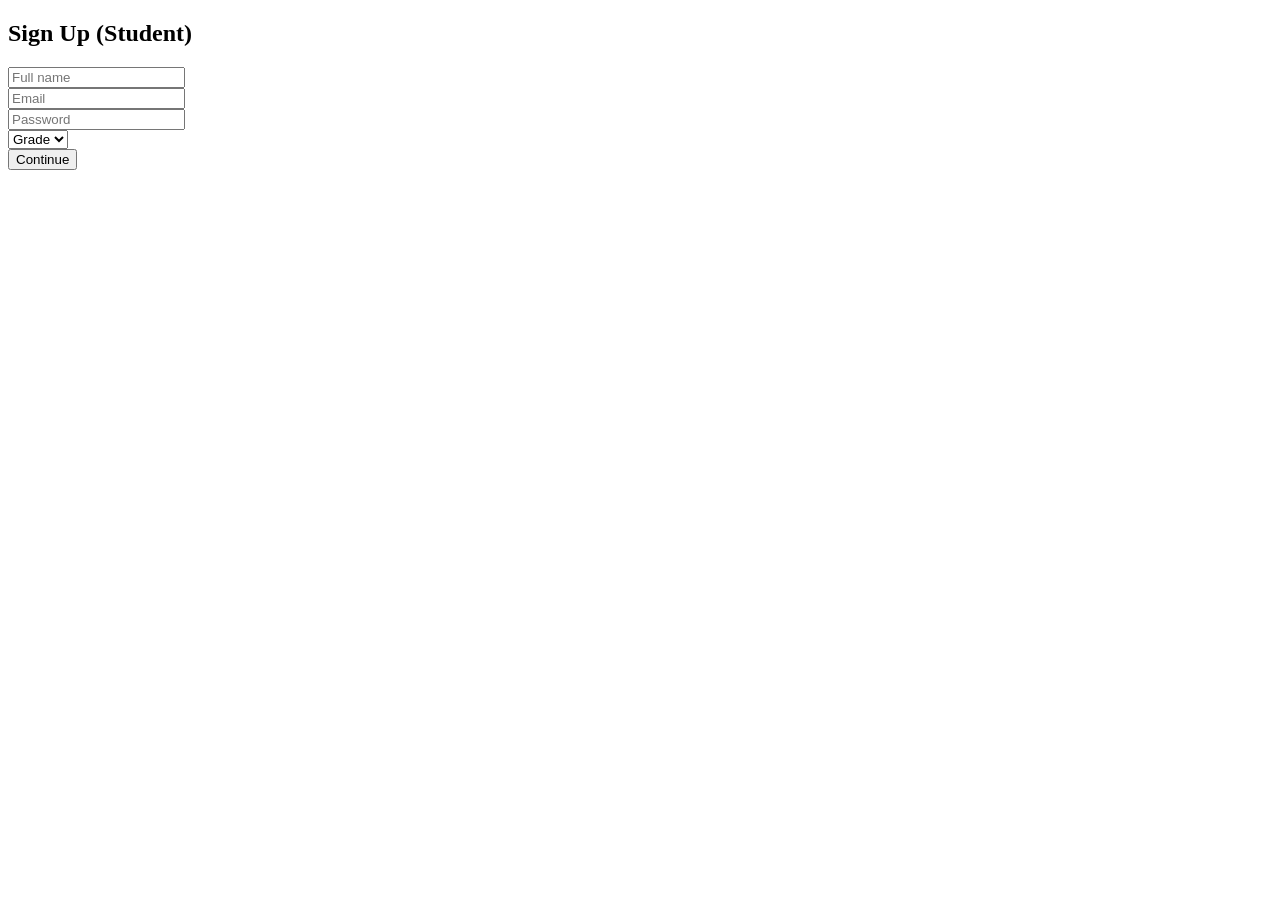
==== student-dash.html @ 243e6cb0 "Add files via upload" ====
﻿<!DOCTYPE html>
<html lang="en" dir="ltr">
<head>
    <meta charset="UTF-8">
    <title>Student Registration</title>
    <link rel="stylesheet" href="stylesheet3.css">
</head>
<body>
    <div class="registration-card">
        <div class="face-icon"><div class="eyes"></div><div class="smile"></div></div>
        <h2>Sign Up (Student)</h2>
        <form>
            <div class="input-group"><input type="text" id="s_name" placeholder="Full name" required></div>
            <div class="input-group"><input type="email" placeholder="Email" required></div>
            <div class="input-group"><input type="password" placeholder="Password" required></div>
            <div class="input-group">
                <select id="s_grade" required>
                    <option value="" disabled selected>Grade</option>
                    <option value="1">1</option>
                    <option value="2">2</option>
                    <option value="3">3</option>
                </select>
            </div>
            <button type="button" class="continue-btn" onclick="registerUser('student')">Continue</button>
        </form>
    </div>

    <script>
        function registerUser(role) {
            const name = document.getElementById('s_name').value;
            if(name) {
                localStorage.setItem('userRole', role);
                localStorage.setItem('userName', name);
                window.location.href = 'HTMLPage2.html'; // صفحة النجاح
            } else { alert("Please enter your name"); }
        }
    </script>
</body>
</html>
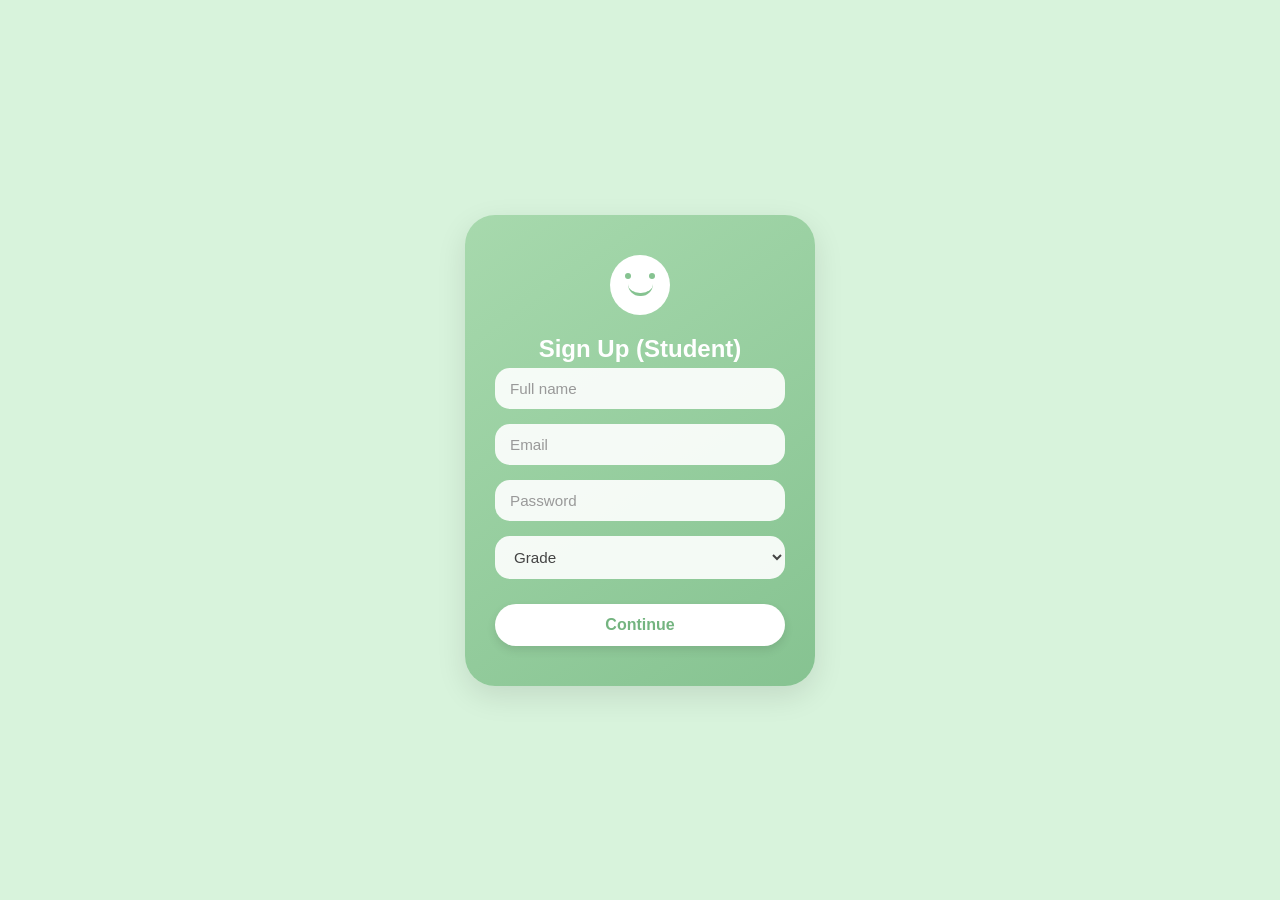
==== commit fc4c5904: "Update student-dash.html" ====
--- a/student-dash.html
+++ b/student-dash.html
@@ -3,7 +3,7 @@
 <head>
     <meta charset="UTF-8">
     <title>Student Registration</title>
-    <link rel="stylesheet" href="stylesheet3.css">
+    <link rel="stylesheet" href="StyleSheet3.css">
 </head>
 <body>
     <div class="registration-card">
@@ -36,4 +36,4 @@
         }
     </script>
 </body>
-</html>+</html>
--- a/StyleSheet3.css
+++ b/StyleSheet3.css
@@ -0,0 +1,252 @@
+﻿@import url(";https://googleapis.com");
+
+* {
+    margin: 0;
+    padding: 0;
+    box-sizing: border-box;
+    font-family: 'Franklin Gothic Medium', 'Arial Narrow', Arial, sans-serif
+}
+
+body {
+    margin: 0;
+    padding: 0;
+    display: flex;
+    justify-content: center;
+    align-items: center;
+    min-height: 100vh;
+    background-color: #d8f3dc; /* نفس خلفية الصورة الهادئة */
+    font-family: 'Segoe UI', Tahoma, Geneva, Verdana, sans-serif;
+}
+
+.registration-card {
+    background: linear-gradient(145deg, #a7d9ad, #86c391);
+    padding: 40px 30px;
+    border-radius: 30px;
+    box-shadow: 0 10px 30px rgba(0,0,0,0.1);
+    width: 350px;
+    text-align: center;
+    color: white;
+}
+
+/* تصميم الأيقونة المبتسمة */
+.face-icon {
+    width: 60px;
+    height: 60px;
+    background: white;
+    border-radius: 50%;
+    margin: 0 auto 20px;
+    position: relative;
+    display: flex;
+    flex-direction: column;
+    justify-content: center;
+    align-items: center;
+}
+
+.eyes {
+    width: 30px;
+    display: flex;
+    justify-content: space-between;
+    margin-bottom: 5px;
+}
+
+    .eyes::before, .eyes::after {
+        content: '';
+        width: 6px;
+        height: 6px;
+        background: #86c391;
+        border-radius: 50%;
+    }
+
+.smile {
+    width: 25px;
+    height: 12px;
+    border-bottom: 3px solid #86c391;
+    border-radius: 0 0 15px 15px;
+}
+
+h2 {
+    margin: 10px 0 5px;
+    font-size: 1.5rem;
+}
+
+.subtitle {
+    font-size: 0.9rem;
+    margin-bottom: 25px;
+    opacity: 0.9;
+}
+
+/* تصميم الخانات */
+.input-group {
+    margin-bottom: 15px;
+}
+
+input, select {
+    width: 100%;
+    padding: 12px 15px;
+    border-radius: 15px;
+    border: none;
+    background: rgba(255, 255, 255, 0.9);
+    outline: none;
+    font-size: 0.95rem;
+    box-sizing: border-box;
+    color: #444;
+}
+
+    input::placeholder {
+        color: #999;
+    }
+
+/* زر الاستمرار */
+.continue-btn {
+    width: 100%;
+    padding: 12px;
+    margin-top: 10px;
+    border-radius: 25px;
+    border: none;
+    background: white;
+    color: #74b480;
+    font-weight: bold;
+    font-size: 1rem;
+    cursor: pointer;
+    transition: transform 0.2s, box-shadow 0.2s;
+    box-shadow: 0 4px 10px rgba(0,0,0,0.1);
+}
+
+    .continue-btn:hover {
+        transform: translateY(-2px);
+        box-shadow: 0 6px 15px rgba(0,0,0,0.15);
+        background: #f8f8f8;
+    }
+
+body {
+    margin: 0;
+    padding: 0;
+    display: flex;
+    justify-content: center;
+    align-items: center;
+    min-height: 100vh;
+    background-color: #d8f3dc; /* نفس خلفية الصورة الهادئة */
+    font-family: 'Segoe UI', Tahoma, Geneva, Verdana, sans-serif;
+}
+
+.registration-card {
+    background: linear-gradient(145deg, #a7d9ad, #86c391);
+    padding: 40px 30px;
+    border-radius: 30px;
+    box-shadow: 0 10px 30px rgba(0,0,0,0.1);
+    width: 350px;
+    text-align: center;
+    color: white;
+}
+
+/* تصميم الأيقونة المبتسمة */
+.face-icon {
+    width: 60px;
+    height: 60px;
+    background: white;
+    border-radius: 50%;
+    margin: 0 auto 20px;
+    position: relative;
+    display: flex;
+    flex-direction: column;
+    justify-content: center;
+    align-items: center;
+}
+
+.eyes {
+    width: 30px;
+    display: flex;
+    justify-content: space-between;
+    margin-bottom: 5px;
+}
+
+    .eyes::before, .eyes::after {
+        content: '';
+        width: 6px;
+        height: 6px;
+        background: #86c391;
+        border-radius: 50%;
+    }
+
+.smile {
+    width: 25px;
+    height: 12px;
+    border-bottom: 3px solid #86c391;
+    border-radius: 0 0 15px 15px;
+}
+
+h2 {
+    margin: 10px 0 5px;
+    font-size: 1.5rem;
+}
+
+.subtitle {
+    font-size: 0.9rem;
+    margin-bottom: 25px;
+    opacity: 0.9;
+}
+
+/* تصميم الخانات */
+.input-group {
+    margin-bottom: 15px;
+}
+
+input, select {
+    width: 100%;
+    padding: 12px 15px;
+    border-radius: 15px;
+    border: none;
+    background: rgba(255, 255, 255, 0.9);
+    outline: none;
+    font-size: 0.95rem;
+    box-sizing: border-box;
+    color: #444;
+}
+
+    input::placeholder {
+        color: #999;
+    }
+
+/* زر الاستمرار */
+.continue-btn {
+    width: 100%;
+    padding: 12px;
+    margin-top: 10px;
+    border-radius: 25px;
+    border: none;
+    background: white;
+    color: #74b480;
+    font-weight: bold;
+    font-size: 1rem;
+    cursor: pointer;
+    transition: transform 0.2s, box-shadow 0.2s;
+    box-shadow: 0 4px 10px rgba(0,0,0,0.1);
+}
+
+    .continue-btn:hover {
+        transform: translateY(-2px);
+        box-shadow: 0 6px 15px rgba(0,0,0,0.15);
+        background: #f8f8f8;
+    }
+
+/* تنسيق جملة One of us? Sign in */
+.signin-link {
+    margin-top: 20px;
+    font-size: 0.85rem;
+}
+
+    .signin-link p {
+        color: white;
+    }
+
+    .signin-link a {
+        color: white;
+        font-weight: bold;
+        text-decoration: underline;
+        margin-left: 5px;
+        transition: opacity 0.2s;
+    }
+
+        .signin-link a:hover {
+            opacity: 0.8;
+        }
